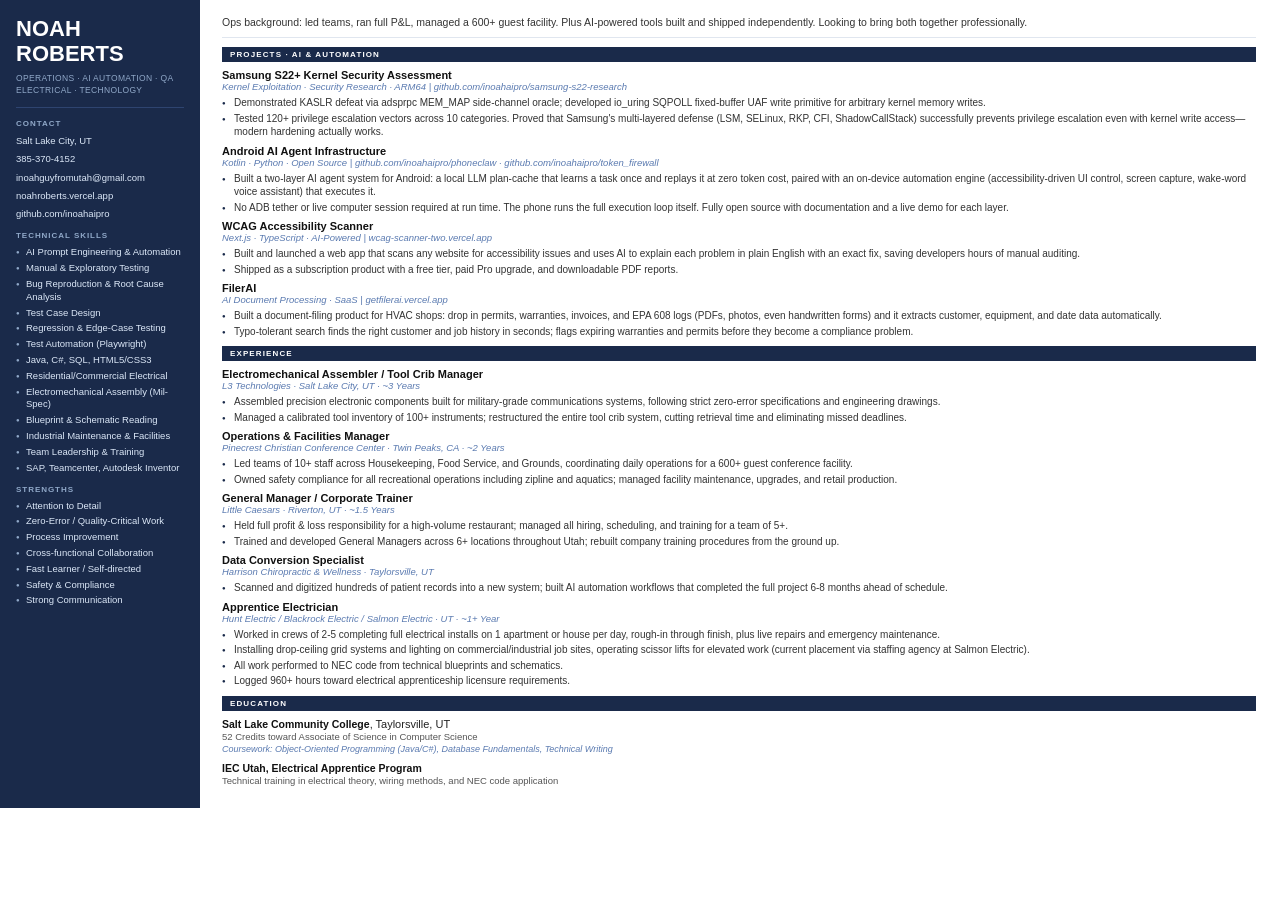
==== resumes/Noah_Roberts_Tech_Resume.html @ 566eb562 "Update resume: Add Samsung S22+ Security Research as top project" ====
<!DOCTYPE html>
<html lang="en">
<head>
<meta charset="UTF-8">
<title>Noah Roberts - Tech Resume</title>
<style>
  @page { size: Letter; margin: 0.25in; }
  * { margin: 0; padding: 0; box-sizing: border-box; }
  body { font-family: 'Segoe UI', Arial, sans-serif; font-size: 11px; color: #222; display: flex; }

  /* SIDEBAR */
  .sidebar {
    width: 200px;
    min-width: 200px;
    background: #1a2a4a;
    color: #fff;
    padding: 16px 16px;
  }
  .sidebar h1 { font-size: 22px; font-weight: 900; line-height: 1.15; margin-bottom: 5px; }
  .sidebar .tagline { font-size: 8.5px; color: #90a8c8; letter-spacing: 0.04em; text-transform: uppercase; border-bottom: 1px solid #2e4470; padding-bottom: 10px; margin-bottom: 11px; line-height: 1.5; }

  .sidebar-section { margin-bottom: 10px; }
  .sidebar-section h3 { font-size: 8px; letter-spacing: 0.12em; text-transform: uppercase; color: #90a8c8; margin-bottom: 6px; }
  .sidebar-section ul { list-style: none; }
  .sidebar-section ul li { font-size: 9.5px; color: #dce8f8; margin-bottom: 3px; padding-left: 10px; position: relative; line-height: 1.35; }
  .sidebar-section ul li::before { content: "●"; position: absolute; left: 0; font-size: 6px; color: #90a8c8; top: 2px; }
  .sidebar-section p { font-size: 9.5px; color: #dce8f8; margin-bottom: 4px; line-height: 1.5; }

  /* MAIN */
  .main { flex: 1; padding: 14px 24px 14px 22px; background: #fff; }
  .summary { font-size: 10.5px; line-height: 1.55; color: #333; margin-bottom: 9px; border-bottom: 1px solid #e0e6ef; padding-bottom: 7px; }

  .section { margin-bottom: 8px; }
  .section-title {
    font-size: 8px;
    font-weight: 700;
    letter-spacing: 0.14em;
    text-transform: uppercase;
    color: #fff;
    background: #1a2a4a;
    padding: 3px 8px;
    margin-bottom: 7px;
  }

  .job { margin-bottom: 6px; }
  .job-header { margin-bottom: 3px; }
  .job-title { font-size: 11px; font-weight: 700; color: #111; }
  .job-company { font-size: 9.5px; color: #5a7ab0; font-style: italic; margin-bottom: 4px; }
  .job ul { list-style: none; margin-left: 0; }
  .job ul li { font-size: 10px; color: #333; margin-bottom: 2px; padding-left: 12px; position: relative; line-height: 1.35; }
  .job ul li::before { content: "●"; position: absolute; left: 0; font-size: 6px; color: #1a2a4a; top: 3px; }

  .edu-item { margin-bottom: 8px; }
  .edu-item strong { font-size: 10.5px; color: #111; }
  .edu-item p { font-size: 9.5px; color: #555; margin-top: 1px; }
  .edu-item em { font-size: 9px; color: #5a7ab0; }

  @media print {
    body { -webkit-print-color-adjust: exact; print-color-adjust: exact; min-height: 0; }
    .sidebar { background: #1a2a4a !important; }
    .section-title { background: #1a2a4a !important; }
  }
</style>
</head>
<body>

<div class="sidebar">
  <h1>NOAH<br>ROBERTS</h1>
  <div class="tagline">Operations · AI Automation · QA<br>Electrical · Technology</div>

  <div class="sidebar-section">
    <h3>Contact</h3>
    <p>Salt Lake City, UT</p>
    <p>385-370-4152</p>
    <p>inoahguyfromutah@gmail.com</p>
    <p>noahroberts.vercel.app</p>
    <p>github.com/inoahaipro</p>
  </div>

  <div class="sidebar-section">
    <h3>Technical Skills</h3>
    <ul>
      <li>AI Prompt Engineering &amp; Automation</li>
      <li>Manual &amp; Exploratory Testing</li>
      <li>Bug Reproduction &amp; Root Cause Analysis</li>
      <li>Test Case Design</li>
      <li>Regression &amp; Edge-Case Testing</li>
      <li>Test Automation (Playwright)</li>
      <li>Java, C#, SQL, HTML5/CSS3</li>
      <li>Residential/Commercial Electrical</li>
      <li>Electromechanical Assembly (Mil-Spec)</li>
      <li>Blueprint &amp; Schematic Reading</li>
      <li>Industrial Maintenance &amp; Facilities</li>
      <li>Team Leadership &amp; Training</li>
      <li>SAP, Teamcenter, Autodesk Inventor</li>
    </ul>
  </div>

  <div class="sidebar-section">
    <h3>Strengths</h3>
    <ul>
      <li>Attention to Detail</li>
      <li>Zero-Error / Quality-Critical Work</li>
      <li>Process Improvement</li>
      <li>Cross-functional Collaboration</li>
      <li>Fast Learner / Self-directed</li>
      <li>Safety &amp; Compliance</li>
      <li>Strong Communication</li>
    </ul>
  </div>
</div>

<div class="main">
  <div class="summary">
    Ops background: led teams, ran full P&amp;L, managed a 600+ guest facility. Plus AI-powered tools built and shipped independently. Looking to bring both together professionally.
  </div>

  <div class="section">
    <div class="section-title">Projects · AI &amp; Automation</div>

    <div class="job">
      <div class="job-header">
        <div class="job-title">Samsung S22+ Kernel Security Assessment</div>
        <div class="job-company">Kernel Exploitation · Security Research · ARM64 | github.com/inoahaipro/samsung-s22-research</div>
      </div>
      <ul>
        <li>Demonstrated KASLR defeat via adsprpc MEM_MAP side-channel oracle; developed io_uring SQPOLL fixed-buffer UAF write primitive for arbitrary kernel memory writes.</li>
        <li>Tested 120+ privilege escalation vectors across 10 categories. Proved that Samsung's multi-layered defense (LSM, SELinux, RKP, CFI, ShadowCallStack) successfully prevents privilege escalation even with kernel write access—modern hardening actually works.</li>
      </ul>
    </div>

    <div class="job">
      <div class="job-header">
        <div class="job-title">Android AI Agent Infrastructure</div>
        <div class="job-company">Kotlin · Python · Open Source | github.com/inoahaipro/phoneclaw · github.com/inoahaipro/token_firewall</div>
      </div>
      <ul>
        <li>Built a two-layer AI agent system for Android: a local LLM plan-cache that learns a task once and replays it at zero token cost, paired with an on-device automation engine (accessibility-driven UI control, screen capture, wake-word voice assistant) that executes it.</li>
        <li>No ADB tether or live computer session required at run time. The phone runs the full execution loop itself. Fully open source with documentation and a live demo for each layer.</li>
      </ul>
    </div>

    <div class="job">
      <div class="job-header">
        <div class="job-title">WCAG Accessibility Scanner</div>
        <div class="job-company">Next.js · TypeScript · AI-Powered | wcag-scanner-two.vercel.app</div>
      </div>
      <ul>
        <li>Built and launched a web app that scans any website for accessibility issues and uses AI to explain each problem in plain English with an exact fix, saving developers hours of manual auditing.</li>
        <li>Shipped as a subscription product with a free tier, paid Pro upgrade, and downloadable PDF reports.</li>
      </ul>
    </div>

    <div class="job">
      <div class="job-header">
        <div class="job-title">FilerAI</div>
        <div class="job-company">AI Document Processing · SaaS | getfilerai.vercel.app</div>
      </div>
      <ul>
        <li>Built a document-filing product for HVAC shops: drop in permits, warranties, invoices, and EPA 608 logs (PDFs, photos, even handwritten forms) and it extracts customer, equipment, and date data automatically.</li>
        <li>Typo-tolerant search finds the right customer and job history in seconds; flags expiring warranties and permits before they become a compliance problem.</li>
      </ul>
    </div>
  </div>

  <div class="section">
    <div class="section-title">Experience</div>

    <div class="job">
      <div class="job-header">
        <div class="job-title">Electromechanical Assembler / Tool Crib Manager</div>
        <div class="job-company">L3 Technologies · Salt Lake City, UT · ~3 Years</div>
      </div>
      <ul>
        <li>Assembled precision electronic components built for military-grade communications systems, following strict zero-error specifications and engineering drawings.</li>
        <li>Managed a calibrated tool inventory of 100+ instruments; restructured the entire tool crib system, cutting retrieval time and eliminating missed deadlines.</li>
      </ul>
    </div>

    <div class="job">
      <div class="job-header">
        <div class="job-title">Operations &amp; Facilities Manager</div>
        <div class="job-company">Pinecrest Christian Conference Center · Twin Peaks, CA · ~2 Years</div>
      </div>
      <ul>
        <li>Led teams of 10+ staff across Housekeeping, Food Service, and Grounds, coordinating daily operations for a 600+ guest conference facility.</li>
        <li>Owned safety compliance for all recreational operations including zipline and aquatics; managed facility maintenance, upgrades, and retail production.</li>
      </ul>
    </div>

    <div class="job">
      <div class="job-header">
        <div class="job-title">General Manager / Corporate Trainer</div>
        <div class="job-company">Little Caesars · Riverton, UT · ~1.5 Years</div>
      </div>
      <ul>
        <li>Held full profit &amp; loss responsibility for a high-volume restaurant; managed all hiring, scheduling, and training for a team of 5+.</li>
        <li>Trained and developed General Managers across 6+ locations throughout Utah; rebuilt company training procedures from the ground up.</li>
      </ul>
    </div>

    <div class="job">
      <div class="job-header">
        <div class="job-title">Data Conversion Specialist</div>
        <div class="job-company">Harrison Chiropractic &amp; Wellness · Taylorsville, UT</div>
      </div>
      <ul>
        <li>Scanned and digitized hundreds of patient records into a new system; built AI automation workflows that completed the full project 6-8 months ahead of schedule.</li>
      </ul>
    </div>

    <div class="job">
      <div class="job-header">
        <div class="job-title">Apprentice Electrician</div>
        <div class="job-company">Hunt Electric / Blackrock Electric / Salmon Electric · UT · ~1+ Year</div>
      </div>
      <ul>
        <li>Worked in crews of 2-5 completing full electrical installs on 1 apartment or house per day, rough-in through finish, plus live repairs and emergency maintenance.</li>
        <li>Installing drop-ceiling grid systems and lighting on commercial/industrial job sites, operating scissor lifts for elevated work (current placement via staffing agency at Salmon Electric).</li>
        <li>All work performed to NEC code from technical blueprints and schematics.</li>
        <li>Logged 960+ hours toward electrical apprenticeship licensure requirements.</li>
      </ul>
    </div>
  </div>

  <div class="section">
    <div class="section-title">Education</div>
    <div class="edu-item">
      <strong>Salt Lake Community College</strong>, Taylorsville, UT
      <p>52 Credits toward Associate of Science in Computer Science</p>
      <em>Coursework: Object-Oriented Programming (Java/C#), Database Fundamentals, Technical Writing</em>
    </div>
    <div class="edu-item">
      <strong>IEC Utah, Electrical Apprentice Program</strong>
      <p>Technical training in electrical theory, wiring methods, and NEC code application</p>
    </div>
  </div>
</div>

</body>
</html>
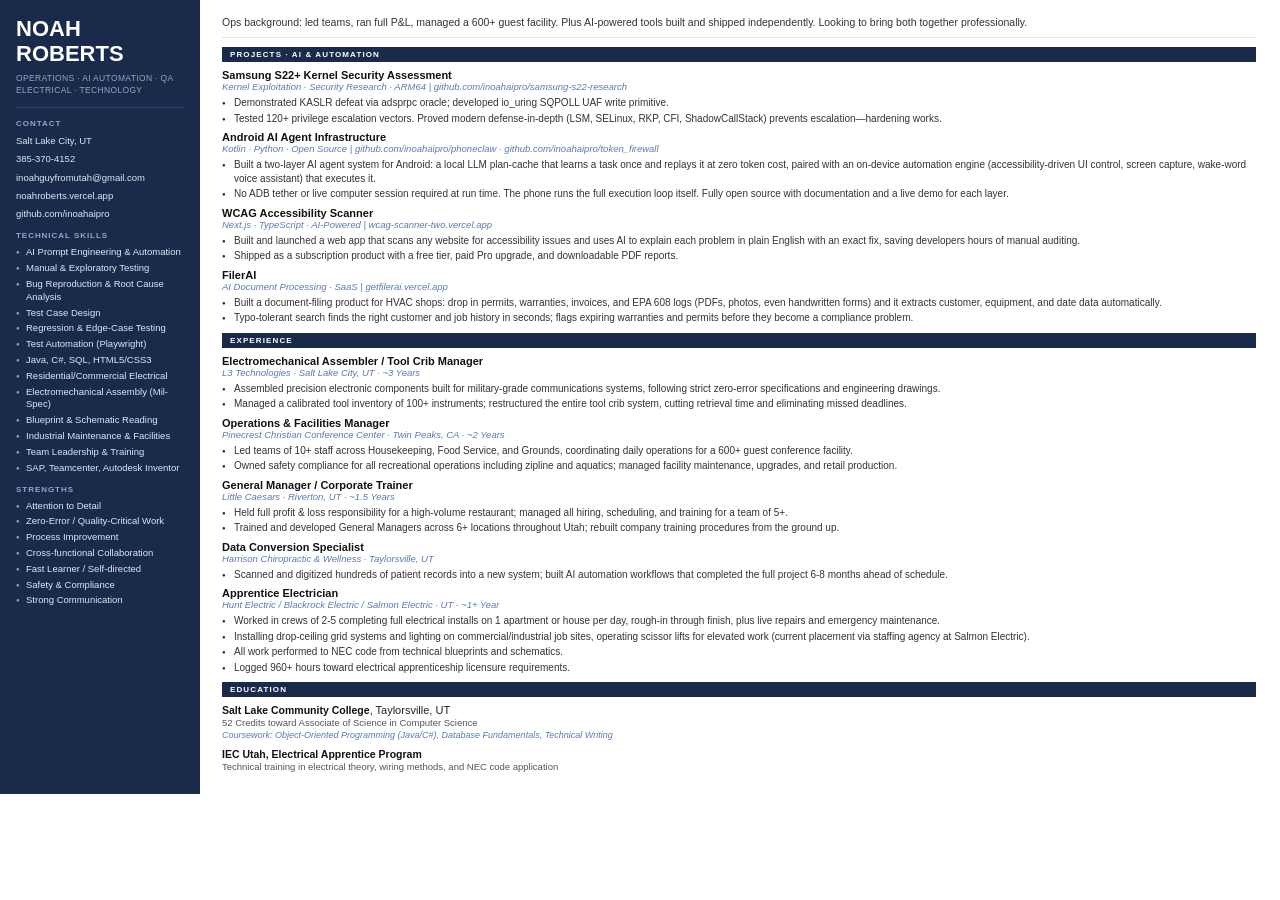
==== commit 44b63ee4: "Fix one-line page 2: shorten Samsung description for single-page layout" ====
--- a/resumes/Noah_Roberts_Tech_Resume.html
+++ b/resumes/Noah_Roberts_Tech_Resume.html
@@ -124,8 +124,8 @@
         <div class="job-company">Kernel Exploitation · Security Research · ARM64 | github.com/inoahaipro/samsung-s22-research</div>
       </div>
       <ul>
-        <li>Demonstrated KASLR defeat via adsprpc MEM_MAP side-channel oracle; developed io_uring SQPOLL fixed-buffer UAF write primitive for arbitrary kernel memory writes.</li>
-        <li>Tested 120+ privilege escalation vectors across 10 categories. Proved that Samsung's multi-layered defense (LSM, SELinux, RKP, CFI, ShadowCallStack) successfully prevents privilege escalation even with kernel write access—modern hardening actually works.</li>
+        <li>Demonstrated KASLR defeat via adsprpc oracle; developed io_uring SQPOLL UAF write primitive.</li>
+        <li>Tested 120+ privilege escalation vectors. Proved modern defense-in-depth (LSM, SELinux, RKP, CFI, ShadowCallStack) prevents escalation—hardening works.</li>
       </ul>
     </div>
 
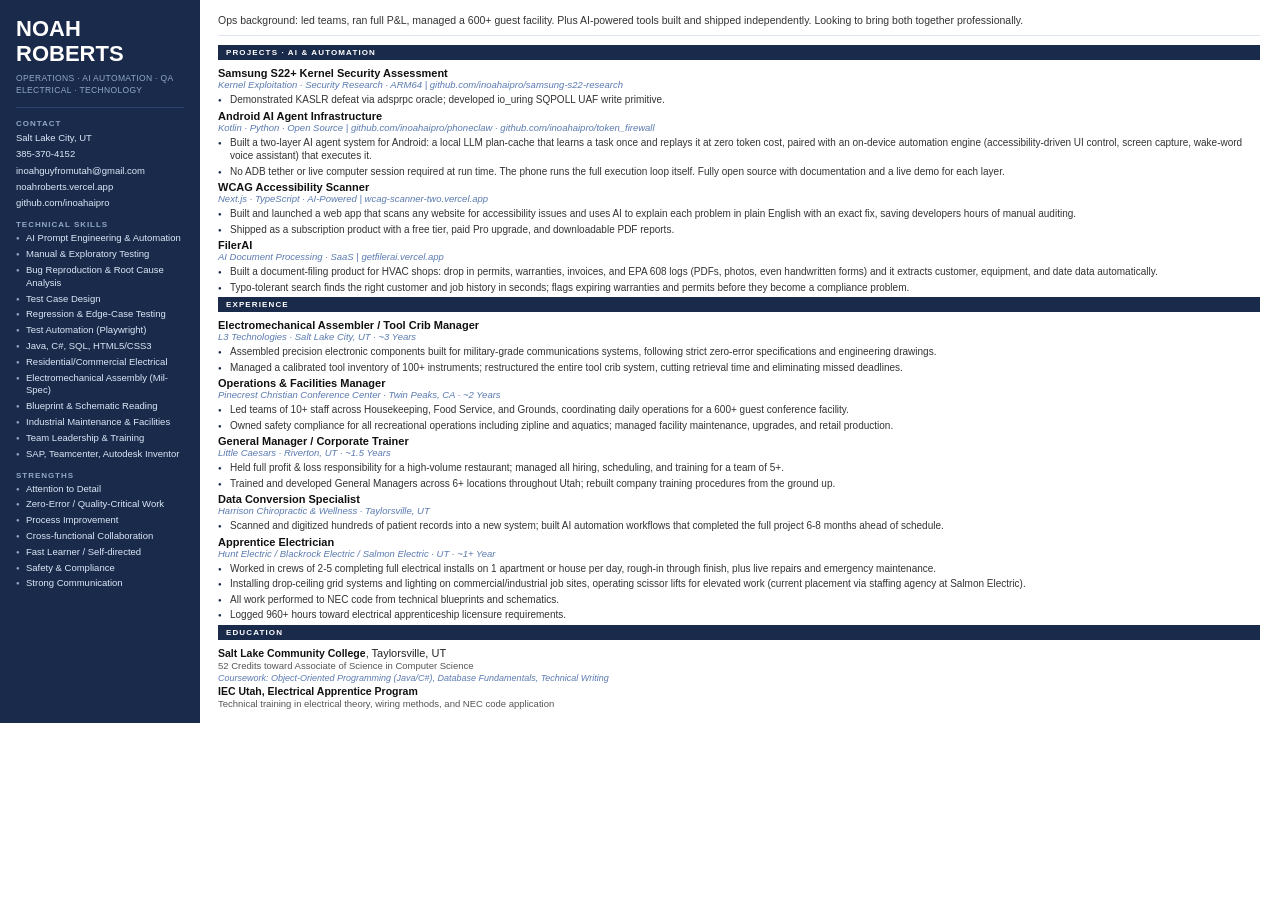
==== commit 4ba5b108: "Tighten layout: single page strict" ====
--- a/resumes/Noah_Roberts_Tech_Resume.html
+++ b/resumes/Noah_Roberts_Tech_Resume.html
@@ -20,17 +20,17 @@
   .sidebar .tagline { font-size: 8.5px; color: #90a8c8; letter-spacing: 0.04em; text-transform: uppercase; border-bottom: 1px solid #2e4470; padding-bottom: 10px; margin-bottom: 11px; line-height: 1.5; }
 
   .sidebar-section { margin-bottom: 10px; }
-  .sidebar-section h3 { font-size: 8px; letter-spacing: 0.12em; text-transform: uppercase; color: #90a8c8; margin-bottom: 6px; }
+  .sidebar-section h3 { font-size: 8px; letter-spacing: 0.12em; text-transform: uppercase; color: #90a8c8; margin-bottom: 3px; }
   .sidebar-section ul { list-style: none; }
   .sidebar-section ul li { font-size: 9.5px; color: #dce8f8; margin-bottom: 3px; padding-left: 10px; position: relative; line-height: 1.35; }
   .sidebar-section ul li::before { content: "●"; position: absolute; left: 0; font-size: 6px; color: #90a8c8; top: 2px; }
-  .sidebar-section p { font-size: 9.5px; color: #dce8f8; margin-bottom: 4px; line-height: 1.5; }
+  .sidebar-section p { font-size: 9.5px; color: #dce8f8; margin-bottom: 2px; line-height: 1.5; }
 
   /* MAIN */
-  .main { flex: 1; padding: 14px 24px 14px 22px; background: #fff; }
+  .main { flex: 1; padding: 12px 20px 12px 18px; background: #fff; }
   .summary { font-size: 10.5px; line-height: 1.55; color: #333; margin-bottom: 9px; border-bottom: 1px solid #e0e6ef; padding-bottom: 7px; }
 
-  .section { margin-bottom: 8px; }
+  .section { margin-bottom: 2px; }
   .section-title {
     font-size: 8px;
     font-weight: 700;
@@ -42,15 +42,15 @@
     margin-bottom: 7px;
   }
 
-  .job { margin-bottom: 6px; }
+  .job { margin-bottom: 3px; }
   .job-header { margin-bottom: 3px; }
   .job-title { font-size: 11px; font-weight: 700; color: #111; }
-  .job-company { font-size: 9.5px; color: #5a7ab0; font-style: italic; margin-bottom: 4px; }
+  .job-company { font-size: 9.5px; color: #5a7ab0; font-style: italic; margin-bottom: 2px; }
   .job ul { list-style: none; margin-left: 0; }
   .job ul li { font-size: 10px; color: #333; margin-bottom: 2px; padding-left: 12px; position: relative; line-height: 1.35; }
   .job ul li::before { content: "●"; position: absolute; left: 0; font-size: 6px; color: #1a2a4a; top: 3px; }
 
-  .edu-item { margin-bottom: 8px; }
+  .edu-item { margin-bottom: 2px; }
   .edu-item strong { font-size: 10.5px; color: #111; }
   .edu-item p { font-size: 9.5px; color: #555; margin-top: 1px; }
   .edu-item em { font-size: 9px; color: #5a7ab0; }
@@ -125,7 +125,6 @@
       </div>
       <ul>
         <li>Demonstrated KASLR defeat via adsprpc oracle; developed io_uring SQPOLL UAF write primitive.</li>
-        <li>Tested 120+ privilege escalation vectors. Proved modern defense-in-depth (LSM, SELinux, RKP, CFI, ShadowCallStack) prevents escalation—hardening works.</li>
       </ul>
     </div>
 
